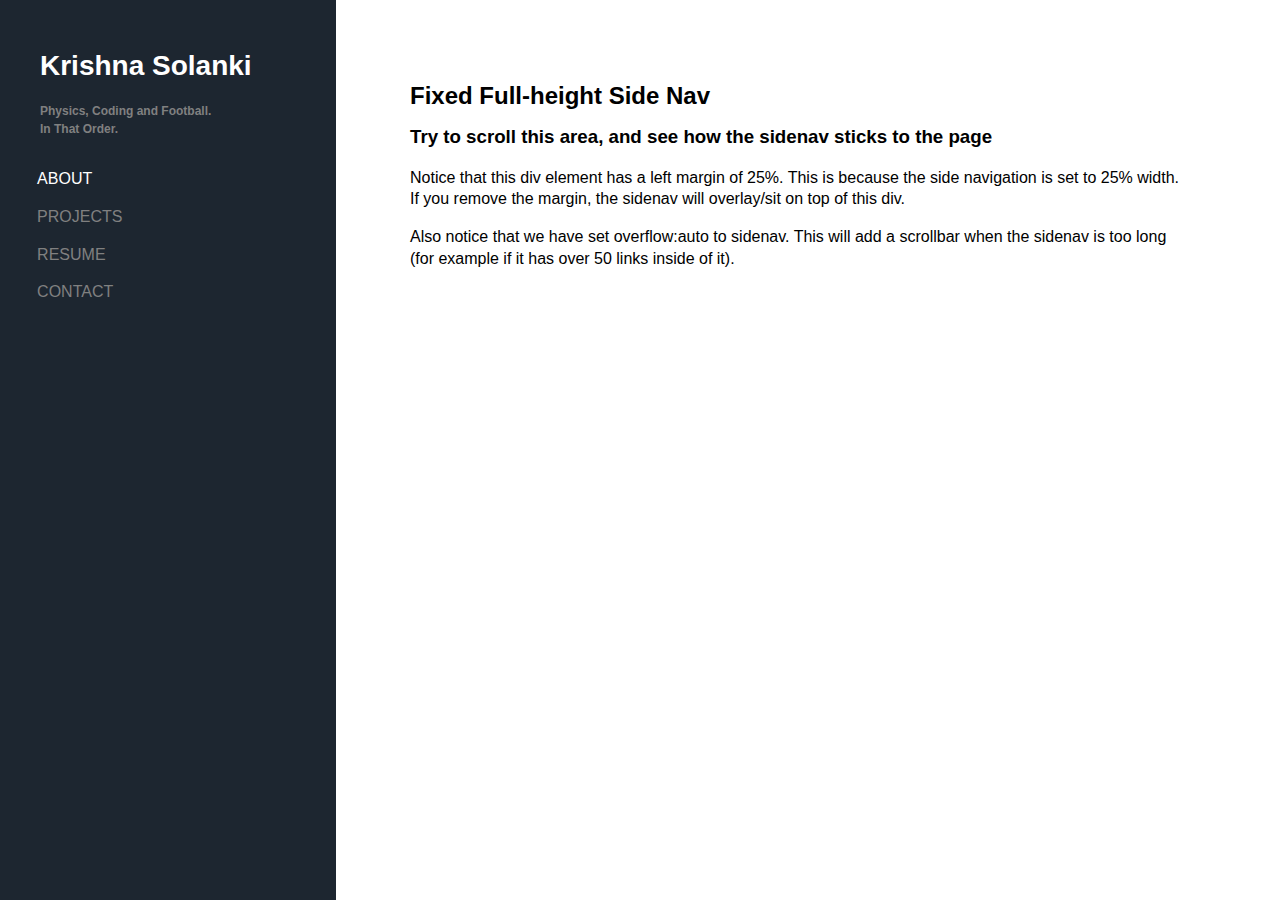
==== index.html @ e278fa0c "lined up elements" ====
<!DOCTYPE html>
<html>
    <head>
        <title>Home</title>
        <meta charset="UTF-8">
        <meta name="viewport" content="width=device-width, initial-scale=1">
        <style>
            body {
              margin: 0;
              font-family: 'Open Sans', sans-serif;
              font-size: 16px;
              line-height: 135%;
              background-color: white;
            }
            
            .name{
                color: white;
                font-size: 28px;
                line-height: 120%;
                font-weight: 600;
            }
            .tagline{
                color: grey;
                font-size: 12px;
                line-height: 150%;

            }

            #first{
                padding-top: 10px;
            }
            ul {
              
              list-style-type: none;
              margin: 0;
              left: 0px;
              top: 0px;
              bottom: 0px; 
              width: 20%;
              padding: 30px 40px;
              border-color: black;
              background-color: #1d2630;
              position: fixed;
              opacity: 1;
              height: 100%;
              overflow: auto;
            }
            
            li a {
              display: block;
              color: grey;
              padding: 8px 16px;
              text-align: left;
              text-decoration: none;
              margin-left: -0.5cm;
            }
            
            li a.active {
              /*background-color: #4CAF50;*/
              color: white;
            }
            
            li a:hover:not(.active) {
              /*background-color: #555;*/
              color: white;
            }
            </style>
    </head>

    <body>

        <ul>
          <li><h1 class="name">Krishna Solanki</h2></li>
          <li><h5 class="tagline">Physics, Coding and Football. <br/> In That Order.</h5></li>
          <li><a id="first" class="active" href="#About">ABOUT</a></li>
          <li><a href="#Project">PROJECTS</a></li>
          <li><a href="#Resume">RESUME</a></li>
          <li><a href="#Contact">CONTACT</a></li>
        </ul>
        
        <div style="margin-left:25%; padding: 65px 90px;  height:100%;">
          <h2>Fixed Full-height Side Nav</h2>
          <h3>Try to scroll this area, and see how the sidenav sticks to the page</h3>
          <p>Notice that this div element has a left margin of 25%. This is because the side navigation is set to 25% width. If you remove the margin, the sidenav will overlay/sit on top of this div.</p>
          <p>Also notice that we have set overflow:auto to sidenav. This will add a scrollbar when the sidenav is too long (for example if it has over 50 links inside of it).</p>
        
        </div>
        
        </body>

</html>
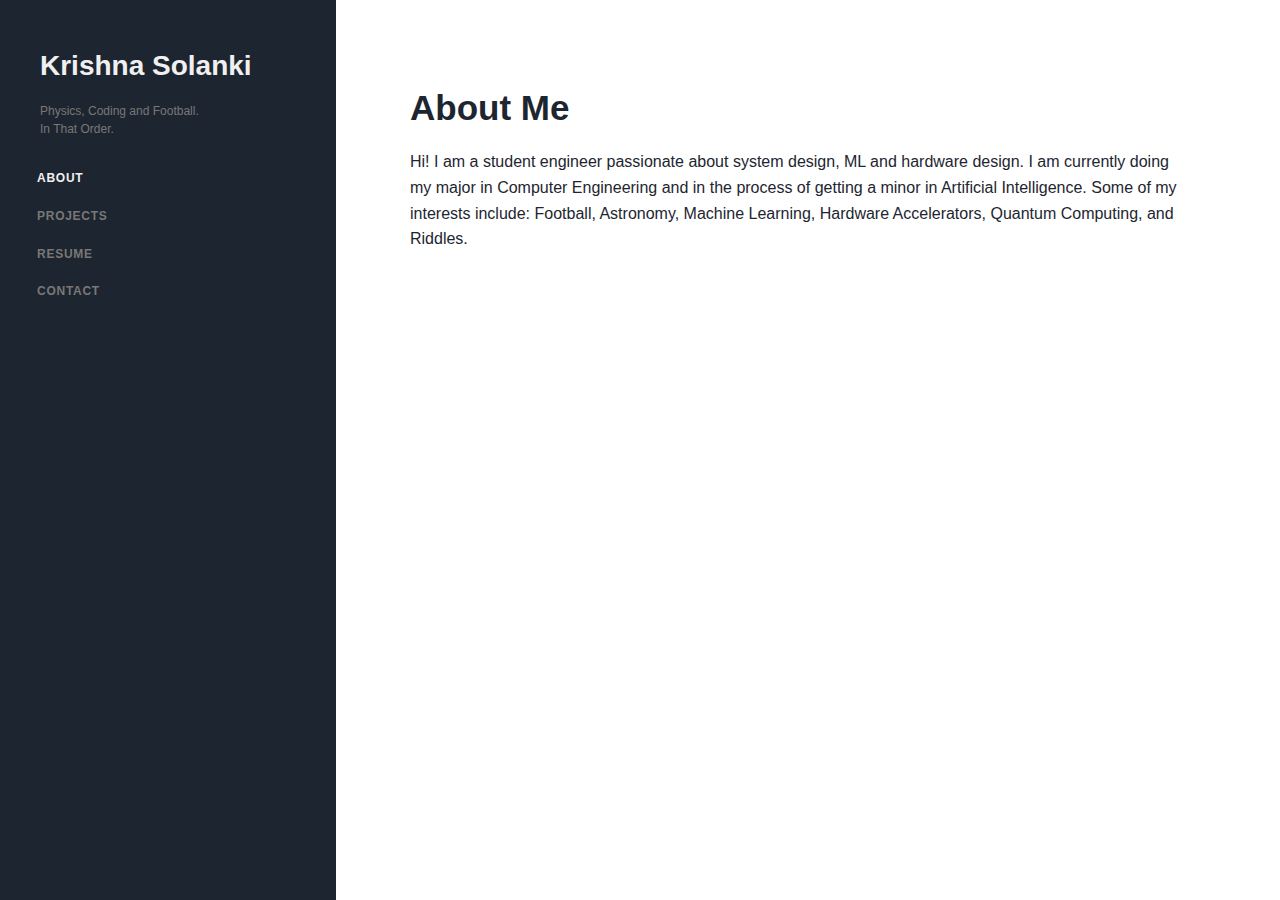
==== commit 30e63c85: "added content for about me page" ====
--- a/index.html
+++ b/index.html
@@ -14,15 +14,16 @@
             }
             
             .name{
-                color: white;
+                color:#f0f0f0;
                 font-size: 28px;
                 line-height: 120%;
                 font-weight: 600;
             }
             .tagline{
-                color: grey;
+                color: rgb(121, 119, 119);
                 font-size: 12px;
                 line-height: 150%;
+                font-weight: 100;
 
             }
 
@@ -48,21 +49,44 @@
             
             li a {
               display: block;
-              color: grey;
+              color: rgb(121, 119, 119);
               padding: 8px 16px;
               text-align: left;
               text-decoration: none;
               margin-left: -0.5cm;
+              font-weight: 600;
+              font-size: 12px;
+              letter-spacing: 0.7px;
+              transition: color 200ms ease;
             }
             
             li a.active {
               /*background-color: #4CAF50;*/
-              color: white;
+              color: #f0f0f0;
             }
             
             li a:hover:not(.active) {
               /*background-color: #555;*/
-              color: white;
+              color: #f0f0f0;
+            }
+
+            .hIntro{
+
+                margin-bottom: 15px;
+                font-size: 35px;
+                line-height: 40px;
+                font-weight: 600;
+                font-family: 'Open Sans', sans-serif;
+                color: #1d2630;
+            }
+            .intro{
+                margin-top: 21px;
+                margin-bottom: 20px;
+                line-height: 160%;
+                font-weight: 300;
+                font-family: 'Open Sans', sans-serif;
+                color: #1d2630;
+                font-size: 16px;
             }
             </style>
     </head>
@@ -79,10 +103,12 @@
         </ul>
         
         <div style="margin-left:25%; padding: 65px 90px;  height:100%;">
-          <h2>Fixed Full-height Side Nav</h2>
-          <h3>Try to scroll this area, and see how the sidenav sticks to the page</h3>
-          <p>Notice that this div element has a left margin of 25%. This is because the side navigation is set to 25% width. If you remove the margin, the sidenav will overlay/sit on top of this div.</p>
-          <p>Also notice that we have set overflow:auto to sidenav. This will add a scrollbar when the sidenav is too long (for example if it has over 50 links inside of it).</p>
+          <h1 class="hIntro">About Me</h1>
+          <p class="intro">
+            Hi! I am a student engineer passionate about system design, ML and hardware design.
+            I am currently doing my major in Computer Engineering and in the process of getting a minor in Artificial Intelligence.
+            Some of my interests include: Football, Astronomy, Machine Learning, Hardware Accelerators, Quantum Computing, and Riddles.
+          </p>
         
         </div>
         
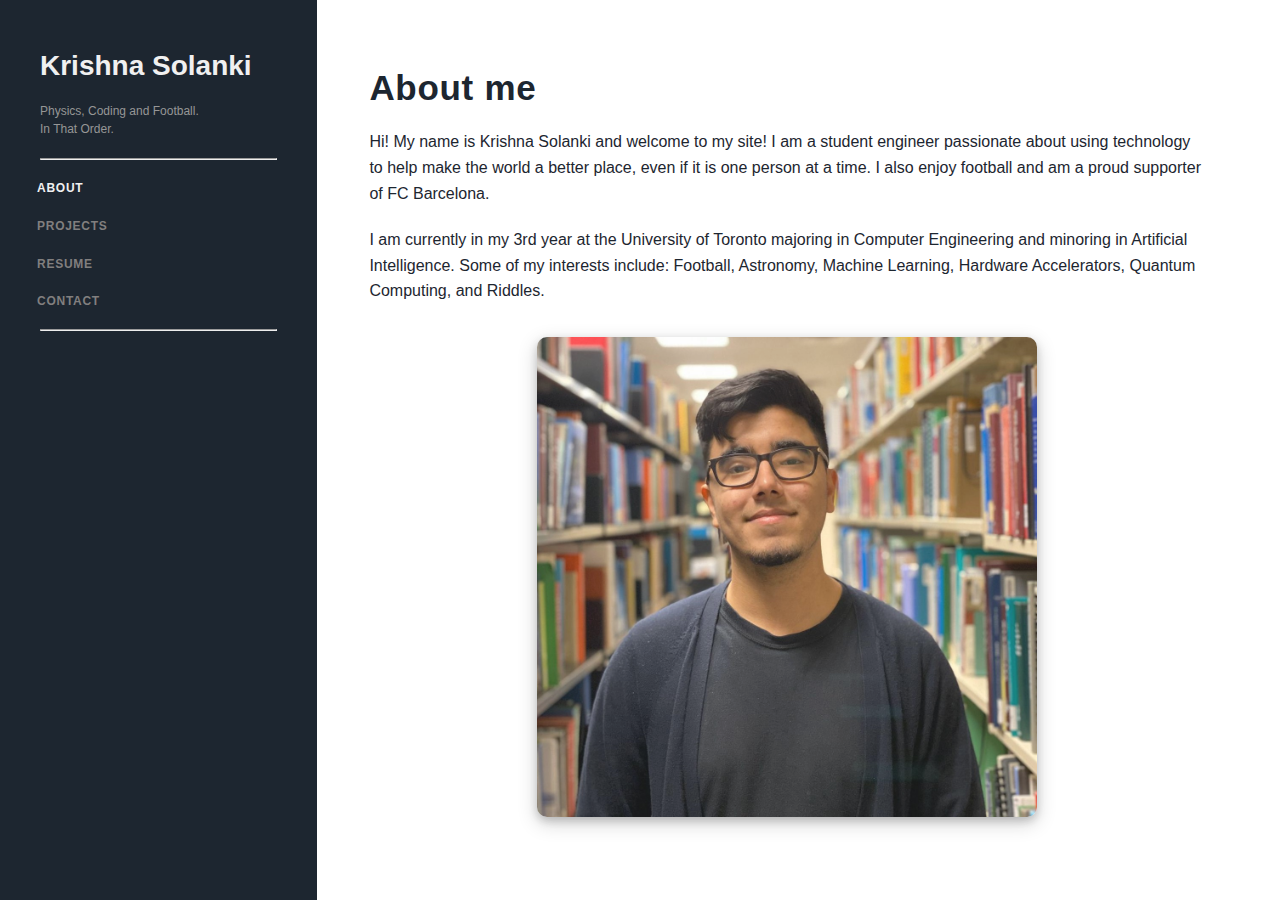
==== commit 70dc5def: "finished home page :)" ====
--- a/index.html
+++ b/index.html
@@ -20,10 +20,10 @@
                 font-weight: 600;
             }
             .tagline{
-                color: rgb(121, 119, 119);
+                color: rgb(150, 150, 150);
                 font-size: 12px;
                 line-height: 150%;
-                font-weight: 100;
+                font-weight: 50;
 
             }
 
@@ -37,7 +37,7 @@
               left: 0px;
               top: 0px;
               bottom: 0px; 
-              width: 20%;
+              width: 18.5%;
               padding: 30px 40px;
               border-color: black;
               background-color: #1d2630;
@@ -49,7 +49,7 @@
             
             li a {
               display: block;
-              color: rgb(121, 119, 119);
+              color: rgb(129, 127, 127);
               padding: 8px 16px;
               text-align: left;
               text-decoration: none;
@@ -78,16 +78,30 @@
                 font-weight: 600;
                 font-family: 'Open Sans', sans-serif;
                 color: #1d2630;
+                letter-spacing: 0.7px;
             }
             .intro{
                 margin-top: 21px;
                 margin-bottom: 20px;
                 line-height: 160%;
-                font-weight: 300;
                 font-family: 'Open Sans', sans-serif;
                 color: #1d2630;
                 font-size: 16px;
             }
+            .img{
+              display: block;
+              margin: 33px auto 0px;
+              padding-top: 0px;
+              padding-right: 0px;
+              padding-left: 0px;
+              border-radius: 10px;
+              opacity: 0.9;
+              width: 100%;
+              max-width: 500px;
+              height: auto;
+              box-shadow: 0 4px 8px 0 rgba(0, 0, 0, 0.2), 0 6px 20px 0 rgba(0, 0, 0, 0.19);
+            }
+
             </style>
     </head>
 
@@ -96,20 +110,29 @@
         <ul>
           <li><h1 class="name">Krishna Solanki</h2></li>
           <li><h5 class="tagline">Physics, Coding and Football. <br/> In That Order.</h5></li>
+          <li><hr style="text-align:left;color: #f0f0f0;"></li>
           <li><a id="first" class="active" href="#About">ABOUT</a></li>
           <li><a href="#Project">PROJECTS</a></li>
           <li><a href="#Resume">RESUME</a></li>
           <li><a href="#Contact">CONTACT</a></li>
+          <li><hr style="text-align:left;color: #f0f0f0;"></li>
         </ul>
         
-        <div style="margin-left:25%; padding: 65px 90px;  height:100%;">
-          <h1 class="hIntro">About Me</h1>
+        <div style="margin-left:23%; padding: 45px 75px;  height:100%;">
+          <h1 class="hIntro">About me</h1>
           <p class="intro">
-            Hi! I am a student engineer passionate about system design, ML and hardware design.
-            I am currently doing my major in Computer Engineering and in the process of getting a minor in Artificial Intelligence.
+            Hi! My name is Krishna Solanki and welcome to my site!
+            I am a student engineer passionate about using technology to help make the world
+            a better place, even if it is one person at a time.
+            I also enjoy football and am a proud supporter of FC Barcelona.
+          </p>
+          <p class="intro">
+            I am currently in my 3rd year at the University of Toronto majoring in Computer Engineering and minoring in Artificial Intelligence.
             Some of my interests include: Football, Astronomy, Machine Learning, Hardware Accelerators, Quantum Computing, and Riddles.
           </p>
-        
+          <img class="img"
+          src="Me.jpg" alt="Picture of Krishna Solanki
+          width="500" height="600">
         </div>
         
         </body>
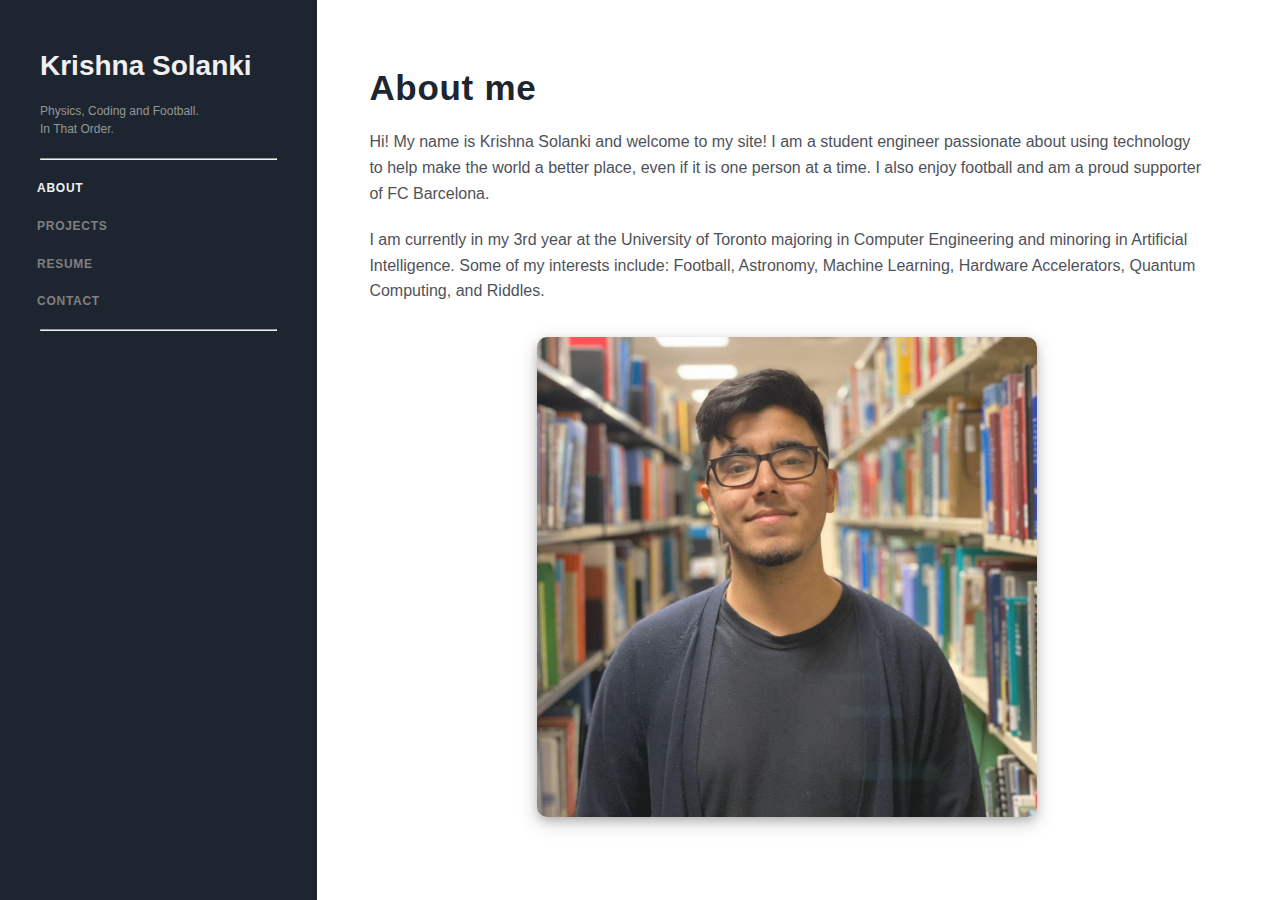
==== commit 663ab79f: "finished adding content for all pages + resume iframe" ====
--- a/index.html
+++ b/index.html
@@ -87,6 +87,7 @@
                 font-family: 'Open Sans', sans-serif;
                 color: #1d2630;
                 font-size: 16px;
+                opacity: 0.8;
             }
             .img{
               display: block;
@@ -111,10 +112,10 @@
           <li><h1 class="name">Krishna Solanki</h2></li>
           <li><h5 class="tagline">Physics, Coding and Football. <br/> In That Order.</h5></li>
           <li><hr style="text-align:left;color: #f0f0f0;"></li>
-          <li><a id="first" class="active" href="#About">ABOUT</a></li>
-          <li><a href="#Project">PROJECTS</a></li>
-          <li><a href="#Resume">RESUME</a></li>
-          <li><a href="#Contact">CONTACT</a></li>
+          <li><a id="first" class="active" href="index.html">ABOUT</a></li>
+          <li><a href="projects.html">PROJECTS</a></li>
+          <li><a href="resume.html">RESUME</a></li>
+          <li><a href="contact.html">CONTACT</a></li>
           <li><hr style="text-align:left;color: #f0f0f0;"></li>
         </ul>
         
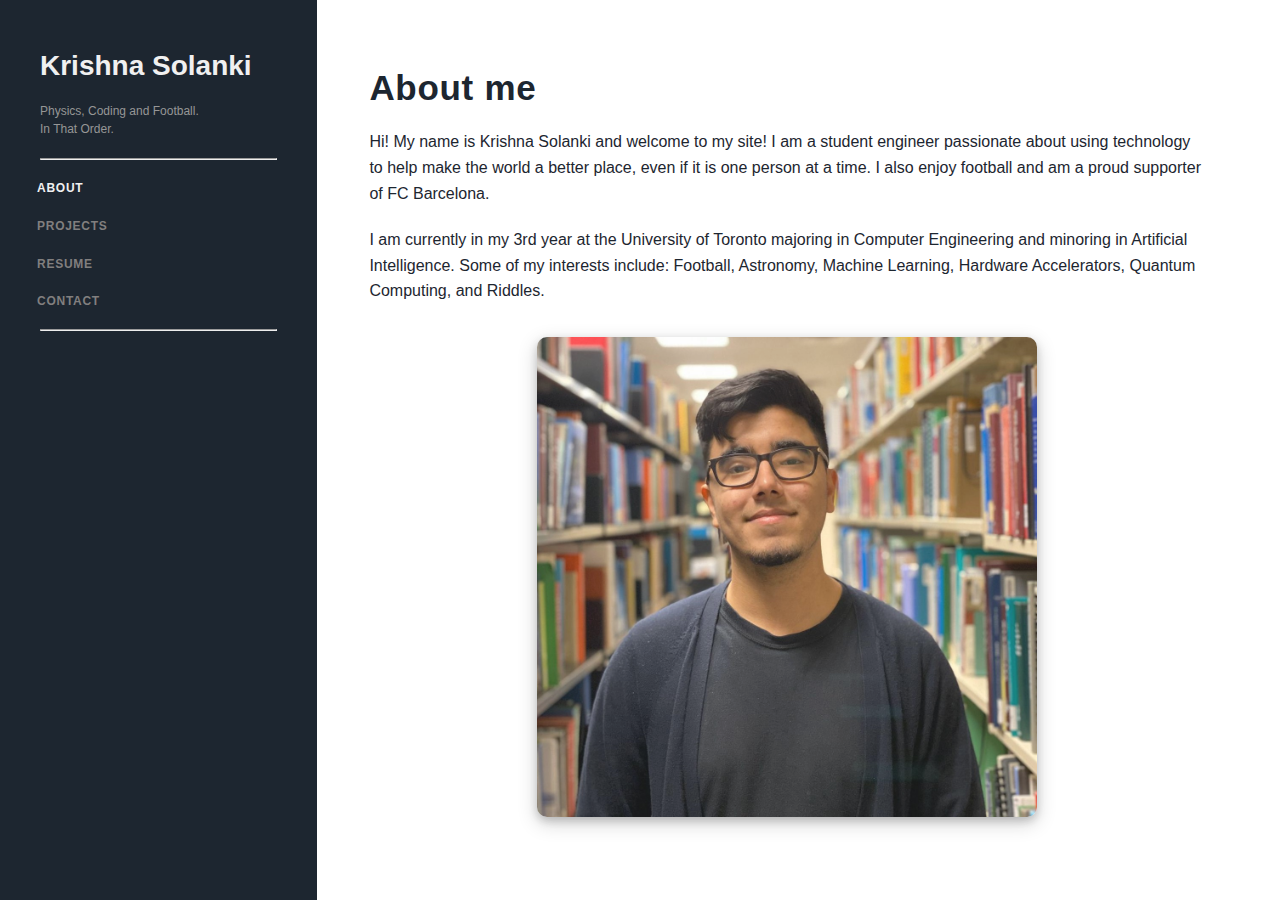
==== commit 95e51af1: "made site mobile responsive" ====
--- a/index.html
+++ b/index.html
@@ -11,6 +11,10 @@
               font-size: 16px;
               line-height: 135%;
               background-color: white;
+              overflow:auto;
+              width:100%;
+              height:100%;
+              position:relative;
             }
             
             .name{
@@ -87,7 +91,6 @@
                 font-family: 'Open Sans', sans-serif;
                 color: #1d2630;
                 font-size: 16px;
-                opacity: 0.8;
             }
             .img{
               display: block;
@@ -103,21 +106,68 @@
               box-shadow: 0 4px 8px 0 rgba(0, 0, 0, 0.2), 0 6px 20px 0 rgba(0, 0, 0, 0.19);
             }
 
+            @media screen and (max-width: 700px) {
+              body,html {overflow-x: hidden;}
+              .sidebar {
+                width: 100%;
+               height: 100%;
+               position:static;
+              margin-left: -20px;
+                padding: 20px 40px;
+
+                overflow-x: hidden;
+              }
+              #first{
+                padding-top: 8px;
+                padding-left:1.7em;
+              }
+              .sidebar h5{float: left;}
+              .sidebar a{float:left;}
+              ul.content {margin-left: 0;}
+              .tagline{top:30px;}
+              .sidebar hr{color: rgba(0,0,0,0);}
+              .ab{display:none;}
+              
+            li h5{
+              margin-top:1px;
+              display:none;
+            }
+            .hIntro{
+              margin-top: -0.3cm;
+              position: relative;
+              margin-left:-3cm;
+            }
+            .intro{
+              position: relative;
+              margin-left:-3cm;
+              
+            }
+            .img{
+              margin-left:-2cm;
+              
+            }
+             .ab{
+               text-align: center;
+                color: #f0f0f0;
+             
+             } 
+            }
             </style>
     </head>
 
     <body>
 
-        <ul>
+        <ul class="sidebar">
           <li><h1 class="name">Krishna Solanki</h2></li>
           <li><h5 class="tagline">Physics, Coding and Football. <br/> In That Order.</h5></li>
-          <li><hr style="text-align:left;color: #f0f0f0;"></li>
-          <li><a id="first" class="active" href="index.html">ABOUT</a></li>
-          <li><a href="projects.html">PROJECTS</a></li>
-          <li><a href="resume.html">RESUME</a></li>
-          <li><a href="contact.html">CONTACT</a></li>
-          <li><hr style="text-align:left;color: #f0f0f0;"></li>
+          <li><hr class="ab"></li>
+          <li><a id="first" class="active" href="#About">ABOUT</a></li>
+          <li><a href="#Project">PROJECTS</a></li>
+          <li><a href="#Resume">RESUME</a></li>
+          <li><a href="#Contact">CONTACT</a></li>
+          <li><hr class="ab"></li>
         </ul>
+        
         
         <div style="margin-left:23%; padding: 45px 75px;  height:100%;">
           <h1 class="hIntro">About me</h1>
